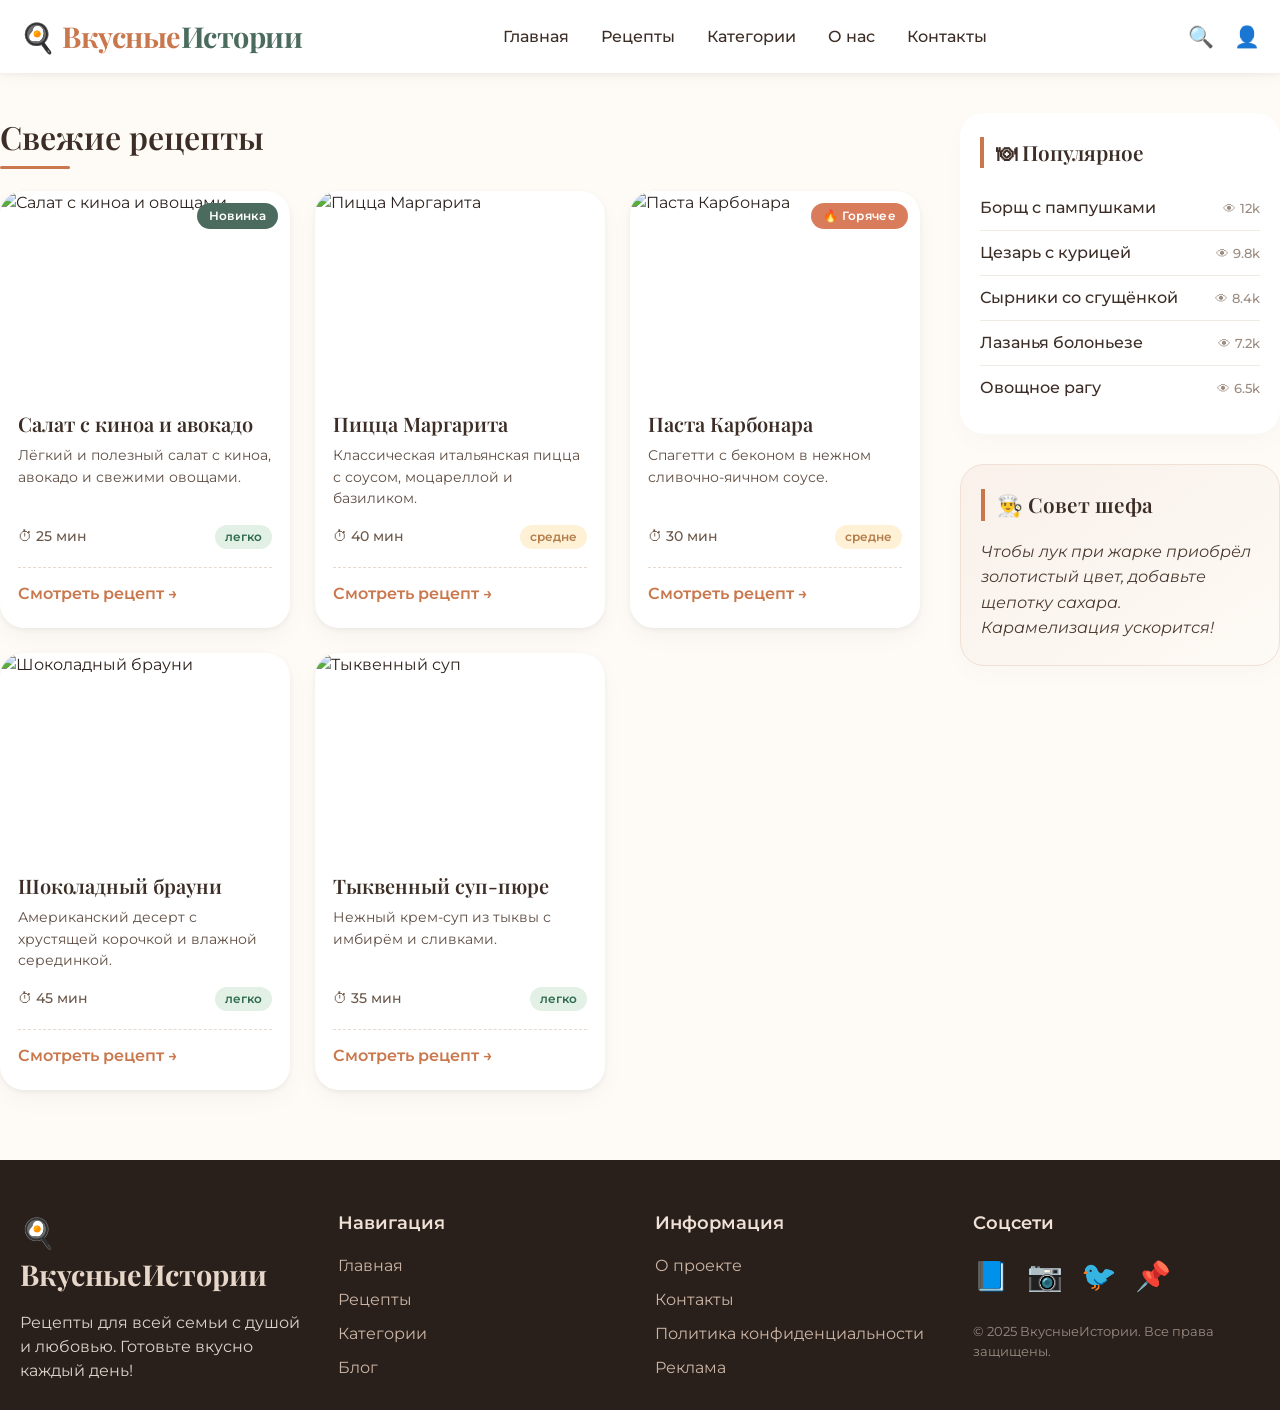
==== index.html @ c6cb8135 "Add files via upload" ====
<!DOCTYPE html>
<html lang="ru">
<head>
    <meta charset="UTF-8">
    <meta name="viewport" content="width=device-width, initial-scale=1.0">
    <title>Вкусные истории | Кулинарный сайт</title>
    <link rel="stylesheet" href="assets/style.css">
    <link rel="preconnect" href="https://fonts.googleapis.com">
    <link rel="preconnect" href="https://fonts.gstatic.com" crossorigin>
    <link href="https://fonts.googleapis.com/css2?family=Montserrat:wght@400;500;600;700&family=Playfair+Display:ital,wght@0,400;0,600;1,400&display=swap" rel="stylesheet">
</head>
<body>
    <header class="header">
        <div class="container header-container">
            <div class="logo">
                <a href="#">🍳 Вкусные<span>Истории</span></a>
            </div>
            <nav class="nav">
                <ul class="nav-list">
                    <li><a href="index.html">Главная</a></li>
                    <li><a href="recipes.html">Рецепты</a></li>
                    <li><a href="#">Категории</a></li>
                    <li><a href="about.html">О нас</a></li>
                    <li><a href="contact.html">Контакты</a></li>
                </ul>
            </nav>
            <div class="header-icons">
                <a href="#" class="search-icon">🔍</a>
                <a href="#" class="user-icon">👤</a>
            </div>
        </div>
    </header>

    <!-- Основной контент: сетка рецептов и боковая панель -->
    <main class="main-content">
        <div class="container main-grid">
            <!-- Блок с рецептами (основной) -->
            <section class="recipes">
                <h1 class="section-title">Свежие рецепты</h1>
                
                <div class="recipe-grid">
                    <!-- Карточка рецепта 1 -->
                    <article class="recipe-card">
                        <div class="recipe-img">
                            <img src="https://images.unsplash.com/photo-1546069901-ba9599a7e63c?ixlib=rb-4.0.3&auto=format&fit=crop&w=800&q=80" alt="Салат с киноа и овощами">
                            <span class="badge">Новинка</span>
                        </div>
                        <div class="recipe-content">
                            <h3 class="recipe-title">Салат с киноа и авокадо</h3>
                            <p class="recipe-desc">Лёгкий и полезный салат с киноа, авокадо и свежими овощами.</p>
                            <div class="recipe-meta">
                                <span class="time">⏱ 25 мин</span>
                                <span class="difficulty easy">легко</span>
                            </div>
                            <a href="#" class="btn-recipe">Смотреть рецепт →</a>
                        </div>
                    </article>

                    <!-- Карточка рецепта 2 -->
                    <article class="recipe-card">
                        <div class="recipe-img">
                            <img src="https://images.unsplash.com/photo-1565299624946-b28f40a0ae38?ixlib=rb-4.0.3&auto=format&fit=crop&w=800&q=80" alt="Пицца Маргарита">
                        </div>
                        <div class="recipe-content">
                            <h3 class="recipe-title">Пицца Маргарита</h3>
                            <p class="recipe-desc">Классическая итальянская пицца с соусом, моцареллой и базиликом.</p>
                            <div class="recipe-meta">
                                <span class="time">⏱ 40 мин</span>
                                <span class="difficulty medium">средне</span>
                            </div>
                            <a href="#" class="btn-recipe">Смотреть рецепт →</a>
                        </div>
                    </article>

                    <!-- Карточка рецепта 3 -->
                    <article class="recipe-card">
                        <div class="recipe-img">
                            <img src="https://images.unsplash.com/photo-1608897013039-887f21d8c804?ixlib=rb-4.0.3&auto=format&fit=crop&w=800&q=80" alt="Паста Карбонара">
                            <span class="badge hot">🔥 Горячее</span>
                        </div>
                        <div class="recipe-content">
                            <h3 class="recipe-title">Паста Карбонара</h3>
                            <p class="recipe-desc">Спагетти с беконом в нежном сливочно-яичном соусе.</p>
                            <div class="recipe-meta">
                                <span class="time">⏱ 30 мин</span>
                                <span class="difficulty medium">средне</span>
                            </div>
                            <a href="#" class="btn-recipe">Смотреть рецепт →</a>
                        </div>
                    </article>

                    <!-- Карточка рецепта 4 -->
                    <article class="recipe-card">
                        <div class="recipe-img">
                            <img src="https://images.unsplash.com/photo-1551024506-0bccd828d307?ixlib=rb-4.0.3&auto=format&fit=crop&w=800&q=80" alt="Шоколадный брауни">
                        </div>
                        <div class="recipe-content">
                            <h3 class="recipe-title">Шоколадный брауни</h3>
                            <p class="recipe-desc">Американский десерт с хрустящей корочкой и влажной серединкой.</p>
                            <div class="recipe-meta">
                                <span class="time">⏱ 45 мин</span>
                                <span class="difficulty easy">легко</span>
                            </div>
                            <a href="#" class="btn-recipe">Смотреть рецепт →</a>
                        </div>
                    </article>

                    <!-- Карточка рецепта 5 -->
                    <article class="recipe-card">
                        <div class="recipe-img">
                            <img src="https://images.unsplash.com/photo-1514326640560-7d063ef2aed5?ixlib=rb-4.0.3&auto=format&fit=crop&w=800&q=80" alt="Тыквенный суп">
                        </div>
                        <div class="recipe-content">
                            <h3 class="recipe-title">Тыквенный суп-пюре</h3>
                            <p class="recipe-desc">Нежный крем-суп из тыквы с имбирём и сливками.</p>
                            <div class="recipe-meta">
                                <span class="time">⏱ 35 мин</span>
                                <span class="difficulty easy">легко</span>
                            </div>
                            <a href="#" class="btn-recipe">Смотреть рецепт →</a>
                        </div>
                    </article>

                    <!-- Карточка рецепта 6 -->

            </section>

            <!-- Боковая панель (виджеты) -->
            <aside class="sidebar">
                <!-- Виджет: популярные рецепты -->
                <div class="widget">
                    <h3 class="widget-title">🍽 Популярное</h3>
                    <ul class="popular-list">
                        <li><a href="#">Борщ с пампушками</a> <span class="views">👁 12k</span></li>
                        <li><a href="#">Цезарь с курицей</a> <span class="views">👁 9.8k</span></li>
                        <li><a href="#">Сырники со сгущёнкой</a> <span class="views">👁 8.4k</span></li>
                        <li><a href="#">Лазанья болоньезе</a> <span class="views">👁 7.2k</span></li>
                        <li><a href="#">Овощное рагу</a> <span class="views">👁 6.5k</span></li>
                    </ul>
                </div>



                <!-- Виджет: совет шефа -->
                <div class="widget tip-widget">
                    <h3 class="widget-title">👨‍🍳 Совет шефа</h3>
                    <p>Чтобы лук при жарке приобрёл золотистый цвет, добавьте щепотку сахара. Карамелизация ускорится!</p>
                </div>
            </aside>
        </div>
    </main>

    <!-- Подвал сайта -->
    <footer class="footer">
        <div class="container footer-container">
            <div class="footer-col">
                <div class="footer-logo">🍳 ВкусныеИстории</div>
                <p>Рецепты для всей семьи с душой и любовью. Готовьте вкусно каждый день!</p>
            </div>
            <div class="footer-col">
                <h4>Навигация</h4>
                <ul>
                    <li><a href="#">Главная</a></li>
                    <li><a href="#">Рецепты</a></li>
                    <li><a href="#">Категории</a></li>
                    <li><a href="#">Блог</a></li>
                </ul>
            </div>
            <div class="footer-col">
                <h4>Информация</h4>
                <ul>
                    <li><a href="#">О проекте</a></li>
                    <li><a href="#">Контакты</a></li>
                    <li><a href="#">Политика конфиденциальности</a></li>
                    <li><a href="#">Реклама</a></li>
                </ul>
            </div>
            <div class="footer-col">
                <h4>Соцсети</h4>
                <div class="social-links">
                    <a href="#">📘</a>
                    <a href="#">📷</a>
                    <a href="#">🐦</a>
                    <a href="#">📌</a>
                </div>
                <p class="copyright">© 2025 ВкусныеИстории. Все права защищены.</p>
            </div>
        </div>
    </footer>
</body>
</html>
---- assets/style.css ----
/* styles.css */
* {
    margin: 0;
    padding: 0;
    box-sizing: border-box;
}

body {
    font-family: 'Montserrat', sans-serif;
    background-color: #fefaf5;  /* тёплый светлый фон */
    color: #2e241f;
    line-height: 1.5;
}

.container {
    max-width: 1280px;
    margin: 0 auto;
    padding: 0 20px;
}

/* Типографика */
h1, h2, h3, h4 {
    font-family: 'Playfair Display', serif;
    font-weight: 600;
    color: #3c2e26;
}

a {
    text-decoration: none;
    color: inherit;
    transition: color 0.2s;
}

/* Шапка */
.header {
    background-color: #ffffff;
    box-shadow: 0 4px 20px rgba(0, 0, 0, 0.03), 0 2px 6px rgba(0, 0, 0, 0.05);
    padding: 15px 0;
    position: sticky;
    top: 0;
    z-index: 100;
}

.header-container {
    display: flex;
    align-items: center;
    justify-content: space-between;
    flex-wrap: wrap;
}

.logo a {
    font-family: 'Playfair Display', serif;
    font-size: 1.8rem;
    font-weight: 700;
    color: #c9774d;
    letter-spacing: -0.5px;
}

.logo span {
    color: #4a6b5e;
}

.nav-list {
    display: flex;
    list-style: none;
    gap: 32px;
}

.nav-list a {
    font-weight: 500;
    color: #3c2e26;
    padding-bottom: 5px;
    border-bottom: 2px solid transparent;
}

.nav-list a:hover {
    color: #c9774d;
    border-bottom-color: #c9774d;
}

.header-icons {
    display: flex;
    gap: 20px;
    font-size: 1.3rem;
}

.header-icons a:hover {
    color: #c9774d;
}

/* Основной грид */
.main-grid {
    display: grid;
    grid-template-columns: 1fr 320px;
    gap: 40px;
    padding: 40px 0;
}

.section-title {
    font-size: 2rem;
    margin-bottom: 30px;
    position: relative;
    display: inline-block;
}

.section-title::after {
    content: '';
    position: absolute;
    bottom: -8px;
    left: 0;
    width: 70px;
    height: 3px;
    background-color: #c9774d;
    border-radius: 2px;
}

/* Сетка карточек рецептов */
.recipe-grid {
    display: grid;
    grid-template-columns: repeat(auto-fill, minmax(280px, 1fr));
    gap: 25px;
}

.recipe-card {
    background: white;
    border-radius: 24px;
    overflow: hidden;
    box-shadow: 0 10px 25px rgba(0, 0, 0, 0.03), 0 2px 5px rgba(0, 0, 0, 0.05);
    transition: transform 0.2s, box-shadow 0.2s;
    display: flex;
    flex-direction: column;
}

.recipe-card:hover {
    transform: translateY(-5px);
    box-shadow: 0 20px 30px rgba(0, 0, 0, 0.08);
}

.recipe-img {
    position: relative;
    height: 200px;
    overflow: hidden;
}

.recipe-img img {
    width: 100%;
    height: 100%;
    object-fit: cover;
    transition: transform 0.4s;
}

.recipe-card:hover .recipe-img img {
    transform: scale(1.05);
}

.badge {
    position: absolute;
    top: 12px;
    right: 12px;
    background-color: #4a6b5e;
    color: white;
    padding: 4px 12px;
    border-radius: 30px;
    font-size: 0.75rem;
    font-weight: 600;
    letter-spacing: 0.3px;
    z-index: 2;
}

.badge.hot {
    background-color: #d97c5b;
}

.recipe-content {
    padding: 20px 18px 22px;
    flex: 1;
    display: flex;
    flex-direction: column;
}

.recipe-title {
    font-size: 1.25rem;
    margin-bottom: 8px;
    line-height: 1.3;
}

.recipe-desc {
    color: #5f4e43;
    font-size: 0.9rem;
    margin-bottom: 15px;
    flex: 1;
}

.recipe-meta {
    display: flex;
    justify-content: space-between;
    align-items: center;
    margin-bottom: 18px;
    font-size: 0.9rem;
}

.time {
    color: #6b584b;
    font-weight: 500;
}

.difficulty {
    padding: 3px 10px;
    border-radius: 30px;
    font-size: 0.75rem;
    font-weight: 600;
    text-transform: lowercase;
}

.difficulty.easy {
    background-color: #e2f0e6;
    color: #2f6b4d;
}

.difficulty.medium {
    background-color: #fff1d6;
    color: #b47d4b;
}

.difficulty.hard {
    background-color: #ffe2dd;
    color: #b85c4c;
}

.btn-recipe {
    display: inline-block;
    font-weight: 600;
    color: #c9774d;
    border-top: 1px dashed #e6d9d0;
    padding-top: 14px;
    text-align: left;
    transition: color 0.2s, padding-left 0.2s;
}

.btn-recipe:hover {
    color: #a75f3a;
    padding-left: 5px;
}

/* Боковая панель */
.sidebar {
    display: flex;
    flex-direction: column;
    gap: 30px;
}

.widget {
    background: white;
    border-radius: 24px;
    padding: 24px 20px;
    box-shadow: 0 10px 25px rgba(0, 0, 0, 0.02);
}

.widget-title {
    font-size: 1.3rem;
    margin-bottom: 18px;
    border-left: 4px solid #c9774d;
    padding-left: 12px;
}

.popular-list {
    list-style: none;
}

.popular-list li {
    display: flex;
    justify-content: space-between;
    align-items: center;
    padding: 10px 0;
    border-bottom: 1px solid #f0eae4;
}

.popular-list li:last-child {
    border-bottom: none;
}

.popular-list a {
    font-weight: 500;
    color: #3c2e26;
}

.popular-list a:hover {
    color: #c9774d;
}

.views {
    color: #9b8b80;
    font-size: 0.8rem;
    font-weight: 500;
}

/* Виджет подписки */
.subscribe-widget p {
    margin-bottom: 15px;
    color: #5f4e43;
    font-size: 0.9rem;
}

.subscribe-form {
    display: flex;
    flex-direction: column;
    gap: 10px;
}

.subscribe-form input {
    padding: 12px 16px;
    border: 1px solid #e2d6cd;
    border-radius: 40px;
    font-family: 'Montserrat', sans-serif;
    outline: none;
    transition: border-color 0.2s;
}

.subscribe-form input:focus {
    border-color: #c9774d;
}

.subscribe-form button {
    background-color: #c9774d;
    color: white;
    border: none;
    padding: 12px;
    border-radius: 40px;
    font-weight: 600;
    cursor: pointer;
    transition: background-color 0.2s;
}

.subscribe-form button:hover {
    background-color: #b15f39;
}

/* Облако категорий */
.category-cloud {
    display: flex;
    flex-wrap: wrap;
    gap: 10px;
}

.category-cloud a {
    background-color: #f5efe9;
    padding: 6px 16px;
    border-radius: 30px;
    font-size: 0.85rem;
    font-weight: 500;
    color: #4f3f35;
    transition: background-color 0.2s, color 0.2s;
}

.category-cloud a:hover {
    background-color: #c9774d;
    color: white;
}

/* Виджет совета */
.tip-widget {
    background: linear-gradient(145deg, #f9f1ea, #fefaf5);
    border: 1px solid #f0e0d6;
}

.tip-widget p {
    font-style: italic;
    color: #4d3d33;
    line-height: 1.6;
}

/* Подвал */
.footer {
    background-color: #2a201b;
    color: #ddd2c9;
    padding: 50px 0 20px;
    margin-top: 30px;
}

.footer-container {
    display: grid;
    grid-template-columns: repeat(4, 1fr);
    gap: 30px;
}

.footer-logo {
    font-family: 'Playfair Display', serif;
    font-size: 1.8rem;
    font-weight: 700;
    color: #e7d7cb;
    margin-bottom: 15px;
}

.footer-col h4 {
    color: #f0e1d6;
    font-size: 1.1rem;
    margin-bottom: 18px;
    font-family: 'Montserrat', sans-serif;
    font-weight: 600;
}

.footer-col ul {
    list-style: none;
}

.footer-col ul li {
    margin-bottom: 10px;
}

.footer-col a {
    color: #cbb5a6;
    transition: color 0.2s;
}

.footer-col a:hover {
    color: #e1b89c;
}

.social-links {
    display: flex;
    gap: 18px;
    font-size: 1.8rem;
    margin-bottom: 25px;
}

.social-links a {
    color: #e7d7cb;
    transition: color 0.2s, transform 0.2s;
}

.social-links a:hover {
    color: #c9774d;
    transform: translateY(-3px);
}

.copyright {
    font-size: 0.8rem;
    color: #998b82;
    margin-top: 20px;
}

/* =========================
   AUTH / LOGIN / REGISTER
========================= */

.auth-page {
    min-height: calc(100vh - 90px);
    display: flex;
    align-items: center;
    justify-content: center;
    padding: 60px 0;
}

.auth-card {
    width: 100%;
    max-width: 980px;
    background: #ffffff;
    border-radius: 32px;
    overflow: hidden;
    display: grid;
    grid-template-columns: 1fr 1.2fr;
    box-shadow: 0 10px 30px rgba(0,0,0,0.04);
    border: 1px solid #efe3da;
}

.auth-side {
    background: linear-gradient(145deg, #f3e7dc, #efe2d6);
    padding: 50px 40px;
}

.auth-side h2 {
    font-size: 2.2rem;
    margin-bottom: 35px;
}

.auth-benefits {
    display: flex;
    flex-direction: column;
    gap: 28px;
}

.auth-benefit {
    display: flex;
    gap: 16px;
    align-items: flex-start;
}

.auth-benefit-icon {
    width: 48px;
    height: 48px;
    border-radius: 50%;
    background: rgba(255,255,255,0.6);
    display: flex;
    align-items: center;
    justify-content: center;
    color: #c9774d;
    font-size: 1.2rem;
    flex-shrink: 0;
}

.auth-benefit h4 {
    font-size: 1.1rem;
    margin-bottom: 4px;
}

.auth-benefit p {
    color: #6b584b;
    font-size: 0.95rem;
}

.auth-form {
    padding: 50px;
    display: flex;
    flex-direction: column;
    justify-content: center;
}

.auth-title {
    font-size: 3rem;
    margin-bottom: 12px;
}

.auth-subtitle {
    color: #8f7b6e;
    margin-bottom: 35px;
}

.auth-group {
    margin-bottom: 22px;
}

.auth-group label {
    display: block;
    margin-bottom: 10px;
    font-weight: 600;
    color: #3c2e26;
}

.auth-input {
    width: 100%;
    height: 54px;
    border: 1px solid #e7d8cd;
    border-radius: 18px;
    padding: 0 18px;
    font-family: 'Montserrat', sans-serif;
    font-size: 1rem;
    background: #fff;
    outline: none;
    transition: 0.2s;
}

.auth-input:focus {
    border-color: #c9774d;
    box-shadow: 0 0 0 4px rgba(201,119,77,0.08);
}

.auth-btn {
    width: 100%;
    height: 58px;
    border: none;
    border-radius: 18px;
    background: #c9774d;
    color: white;
    font-size: 1rem;
    font-weight: 600;
    cursor: pointer;
    margin-top: 10px;
    transition: 0.2s;
}

.auth-btn:hover {
    background: #b15f39;
}

.auth-bottom {
    margin-top: 24px;
    text-align: center;
    color: #8f7b6e;
    font-size: 0.95rem;
}

.auth-bottom a {
    color: #c9774d;
    font-weight: 600;
}

/* =========================
   ABOUT PAGE
========================= */

.about-page {
    padding: 70px 0;
}

.about-card {
    max-width: 860px;
    margin: 0 auto 70px;
    background: white;
    border-radius: 32px;
    padding: 55px;
    text-align: center;
    box-shadow: 0 8px 25px rgba(0,0,0,0.03);
    border: 1px solid #eee2d8;
}

.about-card h1 {
    font-size: 3rem;
    margin-bottom: 25px;
}

.about-card p {
    color: #7a685d;
    font-size: 1.1rem;
    line-height: 1.9;
}

.features-section {
    margin-bottom: 70px;
}

.features-grid {
    display: grid;
    grid-template-columns: repeat(auto-fit, minmax(260px, 1fr));
    gap: 25px;
}

.feature-card {
    background: white;
    border-radius: 26px;
    padding: 35px 28px;
    text-align: center;
    box-shadow: 0 10px 25px rgba(0,0,0,0.03);
    border: 1px solid #eee1d7;
}

.feature-icon {
    width: 74px;
    height: 74px;
    border-radius: 50%;
    background: #f8eee8;
    color: #c9774d;
    display: flex;
    align-items: center;
    justify-content: center;
    margin: 0 auto 22px;
    font-size: 1.7rem;
}

.feature-card h3 {
    margin-bottom: 12px;
}

.feature-card p {
    color: #7a685d;
}

/* =========================
   FAQ
========================= */

.faq-section {
    max-width: 900px;
    margin: 0 auto;
    background: white;
    border-radius: 30px;
    padding: 45px;
    border: 1px solid #eee1d7;
    box-shadow: 0 10px 25px rgba(0,0,0,0.03);
}

.faq-item {
    padding: 22px 0;
    border-bottom: 1px solid #f1e6de;
}

.faq-item:last-child {
    border-bottom: none;
}

.faq-question {
    display: flex;
    align-items: center;
    gap: 10px;
    font-weight: 700;
    margin-bottom: 10px;
    color: #3c2e26;
}

.faq-answer {
    color: #7a685d;
    line-height: 1.7;
}

/* =========================
   CONTACT PAGE
========================= */

.contact-wrapper {
    padding: 70px 0;
}

.contact-card {
    background: white;
    border-radius: 32px;
    overflow: hidden;
    display: grid;
    grid-template-columns: 1fr 1fr;
    border: 1px solid #eee1d7;
    box-shadow: 0 10px 30px rgba(0,0,0,0.03);
}

.contact-info {
    padding: 50px;
}

.contact-info h1 {
    font-size: 3rem;
    margin-bottom: 20px;
}

.contact-info p {
    color: #7a685d;
    margin-bottom: 35px;
    line-height: 1.8;
}

.contact-items {
    display: flex;
    flex-direction: column;
    gap: 28px;
}

.contact-item {
    display: flex;
    gap: 18px;
}

.contact-icon {
    width: 52px;
    height: 52px;
    border-radius: 50%;
    background: #f8eee8;
    display: flex;
    align-items: center;
    justify-content: center;
    color: #c9774d;
    font-size: 1.2rem;
    flex-shrink: 0;
}

.contact-item h4 {
    margin-bottom: 4px;
}

.contact-item p,
.contact-item a {
    color: #7a685d;
}

.contact-map {
    background: #efe4d9;
    display: flex;
    align-items: center;
    justify-content: center;
    color: #8b7769;
    font-size: 1.1rem;
    min-height: 500px;
}

/* =========================
   REVIEWS PAGE
========================= */

.reviews-page {
    padding: 70px 0;
}

.reviews-header {
    text-align: center;
    margin-bottom: 55px;
}

.reviews-header h1 {
    font-size: 3.4rem;
    margin-bottom: 14px;
}

.reviews-header p {
    color: #8a776b;
    font-size: 1.1rem;
}

.reviews-grid {
    display: grid;
    grid-template-columns: repeat(auto-fit, minmax(420px, 1fr));
    gap: 30px;
}

.review-card {
    background: white;
    border-radius: 28px;
    padding: 30px;
    border: 1px solid #eee1d7;
    box-shadow: 0 10px 25px rgba(0,0,0,0.03);
}

.review-top {
    display: flex;
    align-items: center;
    gap: 18px;
    margin-bottom: 18px;
}

.review-avatar img {
    width: 68px;
    height: 68px;
    border-radius: 50%;
    object-fit: cover;
}

.review-name {
    font-size: 1.2rem;
    margin-bottom: 4px;
}

.review-date {
    color: #99877a;
    font-size: 0.9rem;
}

.review-text {
    color: #6f5d52;
    line-height: 1.8;
    font-style: italic;
    font-size: 1rem;
}

/* =========================
   RECIPES PAGE EXTRA
========================= */

.recipes-header {
    display: flex;
    justify-content: space-between;
    align-items: flex-end;
    gap: 20px;
    margin-bottom: 35px;
}

.recipes-search {
    display: flex;
    gap: 15px;
}

.search-input {
    height: 50px;
    border-radius: 40px;
    border: 1px solid #e5d8cf;
    padding: 0 20px;
    min-width: 260px;
    outline: none;
    font-family: 'Montserrat', sans-serif;
}

.filter-btn {
    height: 50px;
    padding: 0 24px;
    border-radius: 40px;
    border: 1px solid #e5d8cf;
    background: white;
    cursor: pointer;
    font-weight: 600;
    transition: 0.2s;
}

.filter-btn:hover {
    background: #f8eee8;
    border-color: #c9774d;
}

.load-more {
    display: block;
    margin: 70px auto 0;
    border: 2px solid #c9774d;
    background: transparent;
    color: #c9774d;
    border-radius: 18px;
    padding: 14px 34px;
    font-size: 1rem;
    font-weight: 600;
    cursor: pointer;
    transition: 0.2s;
}

.load-more:hover {
    background: #c9774d;
    color: white;
}

/* =========================
   RESPONSIVE EXTRA
========================= */

@media (max-width: 992px) {

    .auth-card,
    .contact-card {
        grid-template-columns: 1fr;
    }

    .recipes-header {
        flex-direction: column;
        align-items: flex-start;
    }

    .reviews-grid {
        grid-template-columns: 1fr;
    }
}

@media (max-width: 768px) {

    .auth-form,
    .auth-side,
    .contact-info,
    .faq-section,
    .about-card {
        padding: 30px 24px;
    }

    .about-card h1,
    .contact-info h1,
    .reviews-header h1,
    .auth-title {
        font-size: 2.3rem;
    }

    .recipes-search {
        width: 100%;
        flex-direction: column;
    }

    .search-input,
    .filter-btn {
        width: 100%;
    }

    .reviews-grid {
        grid-template-columns: 1fr;
    }

    .review-card {
        padding: 24px;
    }
}

@media (max-width: 550px) {

    .auth-title,
    .about-card h1,
    .contact-info h1,
    .reviews-header h1 {
        font-size: 2rem;
    }

    .review-top {
        flex-direction: column;
        align-items: flex-start;
    }

    .contact-item {
        flex-direction: column;
    }

    .faq-section {
        padding: 24px 20px;
    }
}

/* Адаптивность */
@media (max-width: 900px) {
    .main-grid {
        grid-template-columns: 1fr;
    }
    
    .footer-container {
        grid-template-columns: repeat(2, 1fr);
    }
    
    .header-container {
        flex-direction: column;
        gap: 15px;
    }
    
    .nav-list {
        gap: 20px;
        flex-wrap: wrap;
        justify-content: center;
    }
}

@media (max-width: 550px) {
    .recipe-grid {
        grid-template-columns: 1fr;
    }
    
    .footer-container {
        grid-template-columns: 1fr;
        text-align: center;
    }
    
    .social-links {
        justify-content: center;
    }
    
    .section-title::after {
        left: 50%;
        transform: translateX(-50%);
    }
    
    .section-title {
        text-align: center;
        display: block;
    }
}
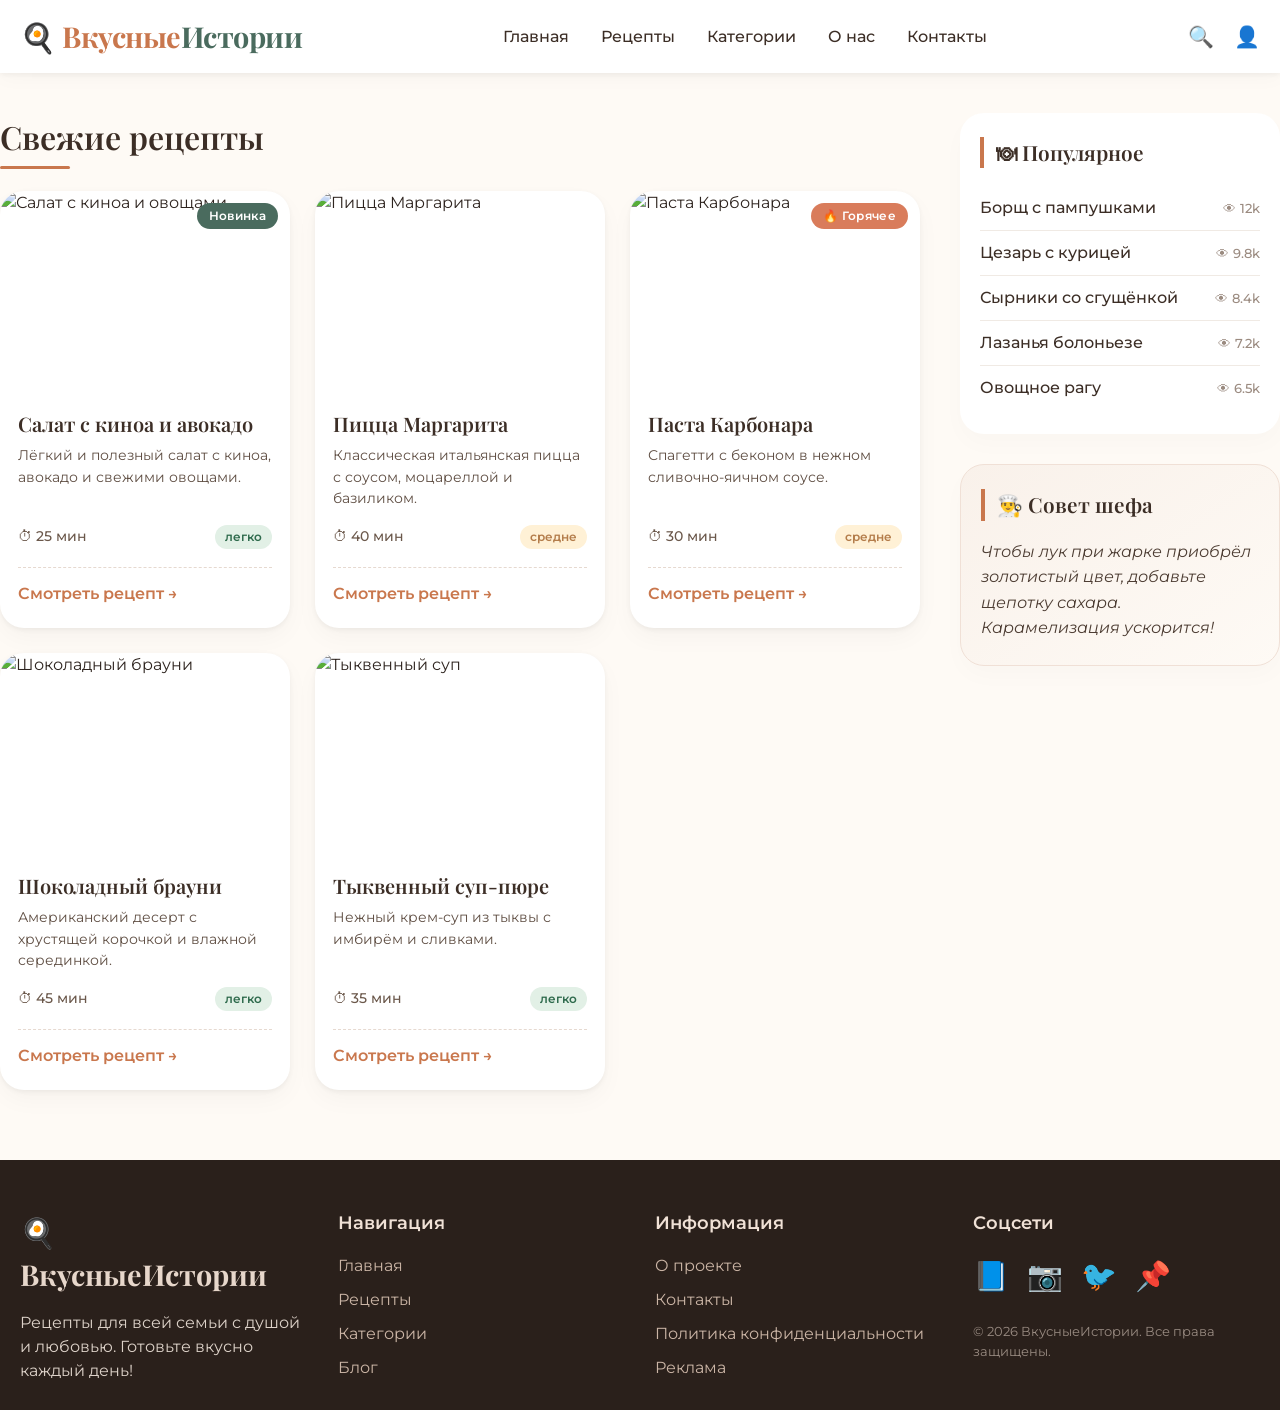
==== commit 1732f46f: "Update index.html" ====
--- a/index.html
+++ b/index.html
@@ -183,9 +183,9 @@
                     <a href="#">🐦</a>
                     <a href="#">📌</a>
                 </div>
-                <p class="copyright">© 2025 ВкусныеИстории. Все права защищены.</p>
+                <p class="copyright">© 2026 ВкусныеИстории. Все права защищены.</p>
             </div>
         </div>
     </footer>
 </body>
-</html>+</html>
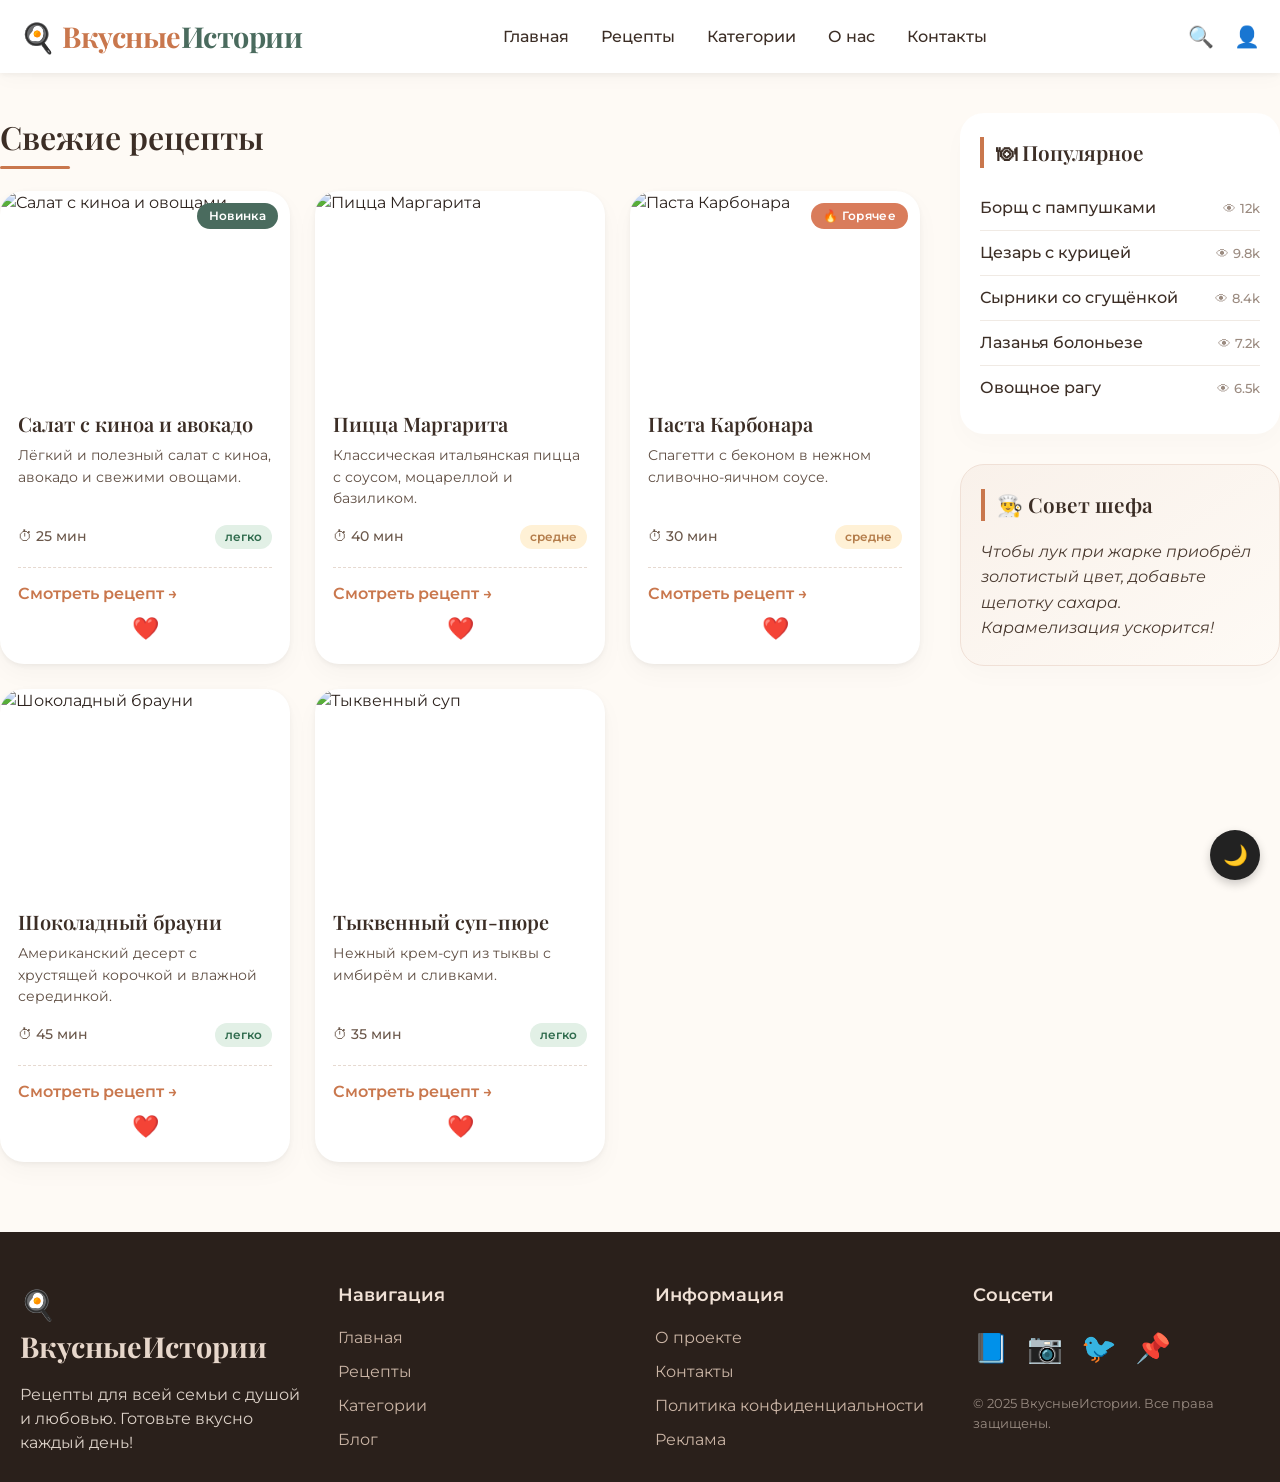
==== commit 44fa5877: "Add files via upload" ====
--- a/index.html
+++ b/index.html
@@ -4,7 +4,8 @@
     <meta charset="UTF-8">
     <meta name="viewport" content="width=device-width, initial-scale=1.0">
     <title>Вкусные истории | Кулинарный сайт</title>
-    <link rel="stylesheet" href="assets/style.css">
+    <link rel="stylesheet" href="assets/styles/style.css">
+    <link rel="stylesheet" href="assets/styles/dark-theme.css">
     <link rel="preconnect" href="https://fonts.googleapis.com">
     <link rel="preconnect" href="https://fonts.gstatic.com" crossorigin>
     <link href="https://fonts.googleapis.com/css2?family=Montserrat:wght@400;500;600;700&family=Playfair+Display:ital,wght@0,400;0,600;1,400&display=swap" rel="stylesheet">
@@ -13,7 +14,7 @@
     <header class="header">
         <div class="container header-container">
             <div class="logo">
-                <a href="#">🍳 Вкусные<span>Истории</span></a>
+                <a href="index.html">🍳 Вкусные<span>Истории</span></a>
             </div>
             <nav class="nav">
                 <ul class="nav-list">
@@ -26,7 +27,7 @@
             </nav>
             <div class="header-icons">
                 <a href="#" class="search-icon">🔍</a>
-                <a href="#" class="user-icon">👤</a>
+                <a href="registration.html" class="user-icon">👤</a>
             </div>
         </div>
     </header>
@@ -183,9 +184,10 @@
                     <a href="#">🐦</a>
                     <a href="#">📌</a>
                 </div>
-                <p class="copyright">© 2026 ВкусныеИстории. Все права защищены.</p>
+                <p class="copyright">© 2025 ВкусныеИстории. Все права защищены.</p>
             </div>
         </div>
     </footer>
+    <script src="assets/script.js"></script>
 </body>
-</html>
+</html>
--- a/assets/styles/style.css
+++ b/assets/styles/style.css
@@ -0,0 +1,514 @@
+/* styles.css */
+* {
+    margin: 0;
+    padding: 0;
+    box-sizing: border-box;
+}
+
+body {
+    font-family: 'Montserrat', sans-serif;
+    background-color: #fefaf5;  /* тёплый светлый фон */
+    color: #2e241f;
+    line-height: 1.5;
+}
+
+.container {
+    max-width: 1280px;
+    margin: 0 auto;
+    padding: 0 20px;
+}
+
+/* Типографика */
+h1, h2, h3, h4 {
+    font-family: 'Playfair Display', serif;
+    font-weight: 600;
+    color: #3c2e26;
+}
+
+a {
+    text-decoration: none;
+    color: inherit;
+    transition: color 0.2s;
+}
+
+/* Шапка */
+.header {
+    background-color: #ffffff;
+    box-shadow: 0 4px 20px rgba(0, 0, 0, 0.03), 0 2px 6px rgba(0, 0, 0, 0.05);
+    padding: 15px 0;
+    position: sticky;
+    top: 0;
+    z-index: 100;
+}
+
+.header-container {
+    display: flex;
+    align-items: center;
+    justify-content: space-between;
+    flex-wrap: wrap;
+}
+
+.logo a {
+    font-family: 'Playfair Display', serif;
+    font-size: 1.8rem;
+    font-weight: 700;
+    color: #c9774d;
+    letter-spacing: -0.5px;
+}
+
+.logo span {
+    color: #4a6b5e;
+}
+
+.nav-list {
+    display: flex;
+    list-style: none;
+    gap: 32px;
+}
+
+.nav-list a {
+    font-weight: 500;
+    color: #3c2e26;
+    padding-bottom: 5px;
+    border-bottom: 2px solid transparent;
+}
+
+.nav-list a:hover {
+    color: #c9774d;
+    border-bottom-color: #c9774d;
+}
+
+.header-icons {
+    display: flex;
+    gap: 20px;
+    font-size: 1.3rem;
+}
+
+.header-icons a:hover {
+    color: #c9774d;
+}
+
+/* Основной грид */
+.main-grid {
+    display: grid;
+    grid-template-columns: 1fr 320px;
+    gap: 40px;
+    padding: 40px 0;
+}
+
+.section-title {
+    font-size: 2rem;
+    margin-bottom: 30px;
+    position: relative;
+    display: inline-block;
+}
+
+.section-title::after {
+    content: '';
+    position: absolute;
+    bottom: -8px;
+    left: 0;
+    width: 70px;
+    height: 3px;
+    background-color: #c9774d;
+    border-radius: 2px;
+}
+
+/* Сетка карточек рецептов */
+.recipe-grid {
+    display: grid;
+    grid-template-columns: repeat(auto-fill, minmax(280px, 1fr));
+    gap: 25px;
+}
+
+.recipe-card {
+    background: white;
+    border-radius: 24px;
+    overflow: hidden;
+    box-shadow: 0 10px 25px rgba(0, 0, 0, 0.03), 0 2px 5px rgba(0, 0, 0, 0.05);
+    transition: transform 0.2s, box-shadow 0.2s;
+    display: flex;
+    flex-direction: column;
+}
+
+.recipe-card:hover {
+    transform: translateY(-5px);
+    box-shadow: 0 20px 30px rgba(0, 0, 0, 0.08);
+}
+
+.recipe-img {
+    position: relative;
+    height: 200px;
+    overflow: hidden;
+}
+
+.recipe-img img {
+    width: 100%;
+    height: 100%;
+    object-fit: cover;
+    transition: transform 0.4s;
+}
+
+.recipe-card:hover .recipe-img img {
+    transform: scale(1.05);
+}
+
+.badge {
+    position: absolute;
+    top: 12px;
+    right: 12px;
+    background-color: #4a6b5e;
+    color: white;
+    padding: 4px 12px;
+    border-radius: 30px;
+    font-size: 0.75rem;
+    font-weight: 600;
+    letter-spacing: 0.3px;
+    z-index: 2;
+}
+
+.badge.hot {
+    background-color: #d97c5b;
+}
+
+.recipe-content {
+    padding: 20px 18px 22px;
+    flex: 1;
+    display: flex;
+    flex-direction: column;
+}
+
+.recipe-title {
+    font-size: 1.25rem;
+    margin-bottom: 8px;
+    line-height: 1.3;
+}
+
+.recipe-desc {
+    color: #5f4e43;
+    font-size: 0.9rem;
+    margin-bottom: 15px;
+    flex: 1;
+}
+
+.recipe-meta {
+    display: flex;
+    justify-content: space-between;
+    align-items: center;
+    margin-bottom: 18px;
+    font-size: 0.9rem;
+}
+
+.time {
+    color: #6b584b;
+    font-weight: 500;
+}
+
+.difficulty {
+    padding: 3px 10px;
+    border-radius: 30px;
+    font-size: 0.75rem;
+    font-weight: 600;
+    text-transform: lowercase;
+}
+
+.difficulty.easy {
+    background-color: #e2f0e6;
+    color: #2f6b4d;
+}
+
+.difficulty.medium {
+    background-color: #fff1d6;
+    color: #b47d4b;
+}
+
+.difficulty.hard {
+    background-color: #ffe2dd;
+    color: #b85c4c;
+}
+
+.btn-recipe {
+    display: inline-block;
+    font-weight: 600;
+    color: #c9774d;
+    border-top: 1px dashed #e6d9d0;
+    padding-top: 14px;
+    text-align: left;
+    transition: color 0.2s, padding-left 0.2s;
+}
+
+.btn-recipe:hover {
+    color: #a75f3a;
+    padding-left: 5px;
+}
+
+/* Боковая панель */
+.sidebar {
+    display: flex;
+    flex-direction: column;
+    gap: 30px;
+}
+
+.widget {
+    background: white;
+    border-radius: 24px;
+    padding: 24px 20px;
+    box-shadow: 0 10px 25px rgba(0, 0, 0, 0.02);
+}
+
+.widget-title {
+    font-size: 1.3rem;
+    margin-bottom: 18px;
+    border-left: 4px solid #c9774d;
+    padding-left: 12px;
+}
+
+.popular-list {
+    list-style: none;
+}
+
+.popular-list li {
+    display: flex;
+    justify-content: space-between;
+    align-items: center;
+    padding: 10px 0;
+    border-bottom: 1px solid #f0eae4;
+}
+
+.popular-list li:last-child {
+    border-bottom: none;
+}
+
+.popular-list a {
+    font-weight: 500;
+    color: #3c2e26;
+}
+
+.popular-list a:hover {
+    color: #c9774d;
+}
+
+.views {
+    color: #9b8b80;
+    font-size: 0.8rem;
+    font-weight: 500;
+}
+
+/* Виджет подписки */
+.subscribe-widget p {
+    margin-bottom: 15px;
+    color: #5f4e43;
+    font-size: 0.9rem;
+}
+
+.subscribe-form {
+    display: flex;
+    flex-direction: column;
+    gap: 10px;
+}
+
+.subscribe-form input {
+    padding: 12px 16px;
+    border: 1px solid #e2d6cd;
+    border-radius: 40px;
+    font-family: 'Montserrat', sans-serif;
+    outline: none;
+    transition: border-color 0.2s;
+}
+
+.subscribe-form input:focus {
+    border-color: #c9774d;
+}
+
+.subscribe-form button {
+    background-color: #c9774d;
+    color: white;
+    border: none;
+    padding: 12px;
+    border-radius: 40px;
+    font-weight: 600;
+    cursor: pointer;
+    transition: background-color 0.2s;
+}
+
+.subscribe-form button:hover {
+    background-color: #b15f39;
+}
+
+/* Облако категорий */
+.category-cloud {
+    display: flex;
+    flex-wrap: wrap;
+    gap: 10px;
+}
+
+.category-cloud a {
+    background-color: #f5efe9;
+    padding: 6px 16px;
+    border-radius: 30px;
+    font-size: 0.85rem;
+    font-weight: 500;
+    color: #4f3f35;
+    transition: background-color 0.2s, color 0.2s;
+}
+
+.category-cloud a:hover {
+    background-color: #c9774d;
+    color: white;
+}
+
+/* Виджет совета */
+.tip-widget {
+    background: linear-gradient(145deg, #f9f1ea, #fefaf5);
+    border: 1px solid #f0e0d6;
+}
+
+.tip-widget p {
+    font-style: italic;
+    color: #4d3d33;
+    line-height: 1.6;
+}
+
+/* Подвал */
+.footer {
+    background-color: #2a201b;
+    color: #ddd2c9;
+    padding: 50px 0 20px;
+    margin-top: 30px;
+}
+
+.footer-container {
+    display: grid;
+    grid-template-columns: repeat(4, 1fr);
+    gap: 30px;
+}
+
+.footer-logo {
+    font-family: 'Playfair Display', serif;
+    font-size: 1.8rem;
+    font-weight: 700;
+    color: #e7d7cb;
+    margin-bottom: 15px;
+}
+
+.footer-col h4 {
+    color: #f0e1d6;
+    font-size: 1.1rem;
+    margin-bottom: 18px;
+    font-family: 'Montserrat', sans-serif;
+    font-weight: 600;
+}
+
+.footer-col ul {
+    list-style: none;
+}
+
+.footer-col ul li {
+    margin-bottom: 10px;
+}
+
+.footer-col a {
+    color: #cbb5a6;
+    transition: color 0.2s;
+}
+
+.footer-col a:hover {
+    color: #e1b89c;
+}
+
+.social-links {
+    display: flex;
+    gap: 18px;
+    font-size: 1.8rem;
+    margin-bottom: 25px;
+}
+
+.social-links a {
+    color: #e7d7cb;
+    transition: color 0.2s, transform 0.2s;
+}
+
+.social-links a:hover {
+    color: #c9774d;
+    transform: translateY(-3px);
+}
+
+.copyright {
+    font-size: 0.8rem;
+    color: #998b82;
+    margin-top: 20px;
+}
+
+
+/* кнопка добавления в избранное  */
+.fav-btn {
+  margin-top: 10px;
+  border: none;
+  background: transparent;
+  cursor: pointer;
+  font-size: 22px;
+}
+
+.fav-btn.active {
+  transform: scale(1.2);
+}
+/* кнопка ввепх */
+.up-btn {
+  position: fixed;
+  bottom: 90px;
+  right: 20px;
+  width: 50px;
+  height: 50px;
+  border: none;
+  border-radius: 50%;
+  cursor: pointer;
+  font-size: 20px;
+  display: none;
+}
+
+/* Адаптивность */
+@media (max-width: 900px) {
+    .main-grid {
+        grid-template-columns: 1fr;
+    }
+    
+    .footer-container {
+        grid-template-columns: repeat(2, 1fr);
+    }
+    
+    .header-container {
+        flex-direction: column;
+        gap: 15px;
+    }
+    
+    .nav-list {
+        gap: 20px;
+        flex-wrap: wrap;
+        justify-content: center;
+    }
+}
+
+@media (max-width: 550px) {
+    .recipe-grid {
+        grid-template-columns: 1fr;
+    }
+    
+    .footer-container {
+        grid-template-columns: 1fr;
+        text-align: center;
+    }
+    
+    .social-links {
+        justify-content: center;
+    }
+    
+    .section-title::after {
+        left: 50%;
+        transform: translateX(-50%);
+    }
+    
+    .section-title {
+        text-align: center;
+        display: block;
+    }
+}
--- a/assets/styles/dark-theme.css
+++ b/assets/styles/dark-theme.css
@@ -0,0 +1,60 @@
+/* DARK THEME */
+
+body.dark-theme {
+    background: #1f1f1f;
+    color: #f5f5f5;
+}
+
+body.dark-theme header,
+body.dark-theme .widget,
+body.dark-theme .recipe-card,
+body.dark-theme .auth-card,
+body.dark-theme .benefits,
+body.dark-theme .form-section,
+body.dark-theme .about-card,
+body.dark-theme .faq-section,
+body.dark-theme .feature-card{
+    background: #2b2b2b;
+    color: #f5f5f5;
+    border-color: #444;
+}
+
+body.dark-theme a,
+body.dark-theme h1,
+body.dark-theme h2,
+body.dark-theme h3,
+body.dark-theme h4 {
+    color: #ffffff;
+}
+
+body.dark-theme .card h1,
+body.dark-theme .card h2,
+body.dark-theme .card h3{
+    color:black;
+}
+
+body.dark-theme .recipe-desc,
+body.dark-theme .auth-subtitle,
+body.dark-theme .feature-card p,
+body.dark-theme .faq-answer {
+    color: #cfcfcf;
+}
+
+
+body.dark-theme .contacts-info h1, 
+body.dark-theme .contacts-info a, 
+body.dark-theme .contacts-info h3 {
+    color: black;
+}
+
+
+body.dark-theme .form-control,
+body.dark-theme .auth-input {
+    background: #333;
+    color: white;
+    border-color: #555;
+}
+
+body.dark-theme .footer {
+    background: #111;
+}
